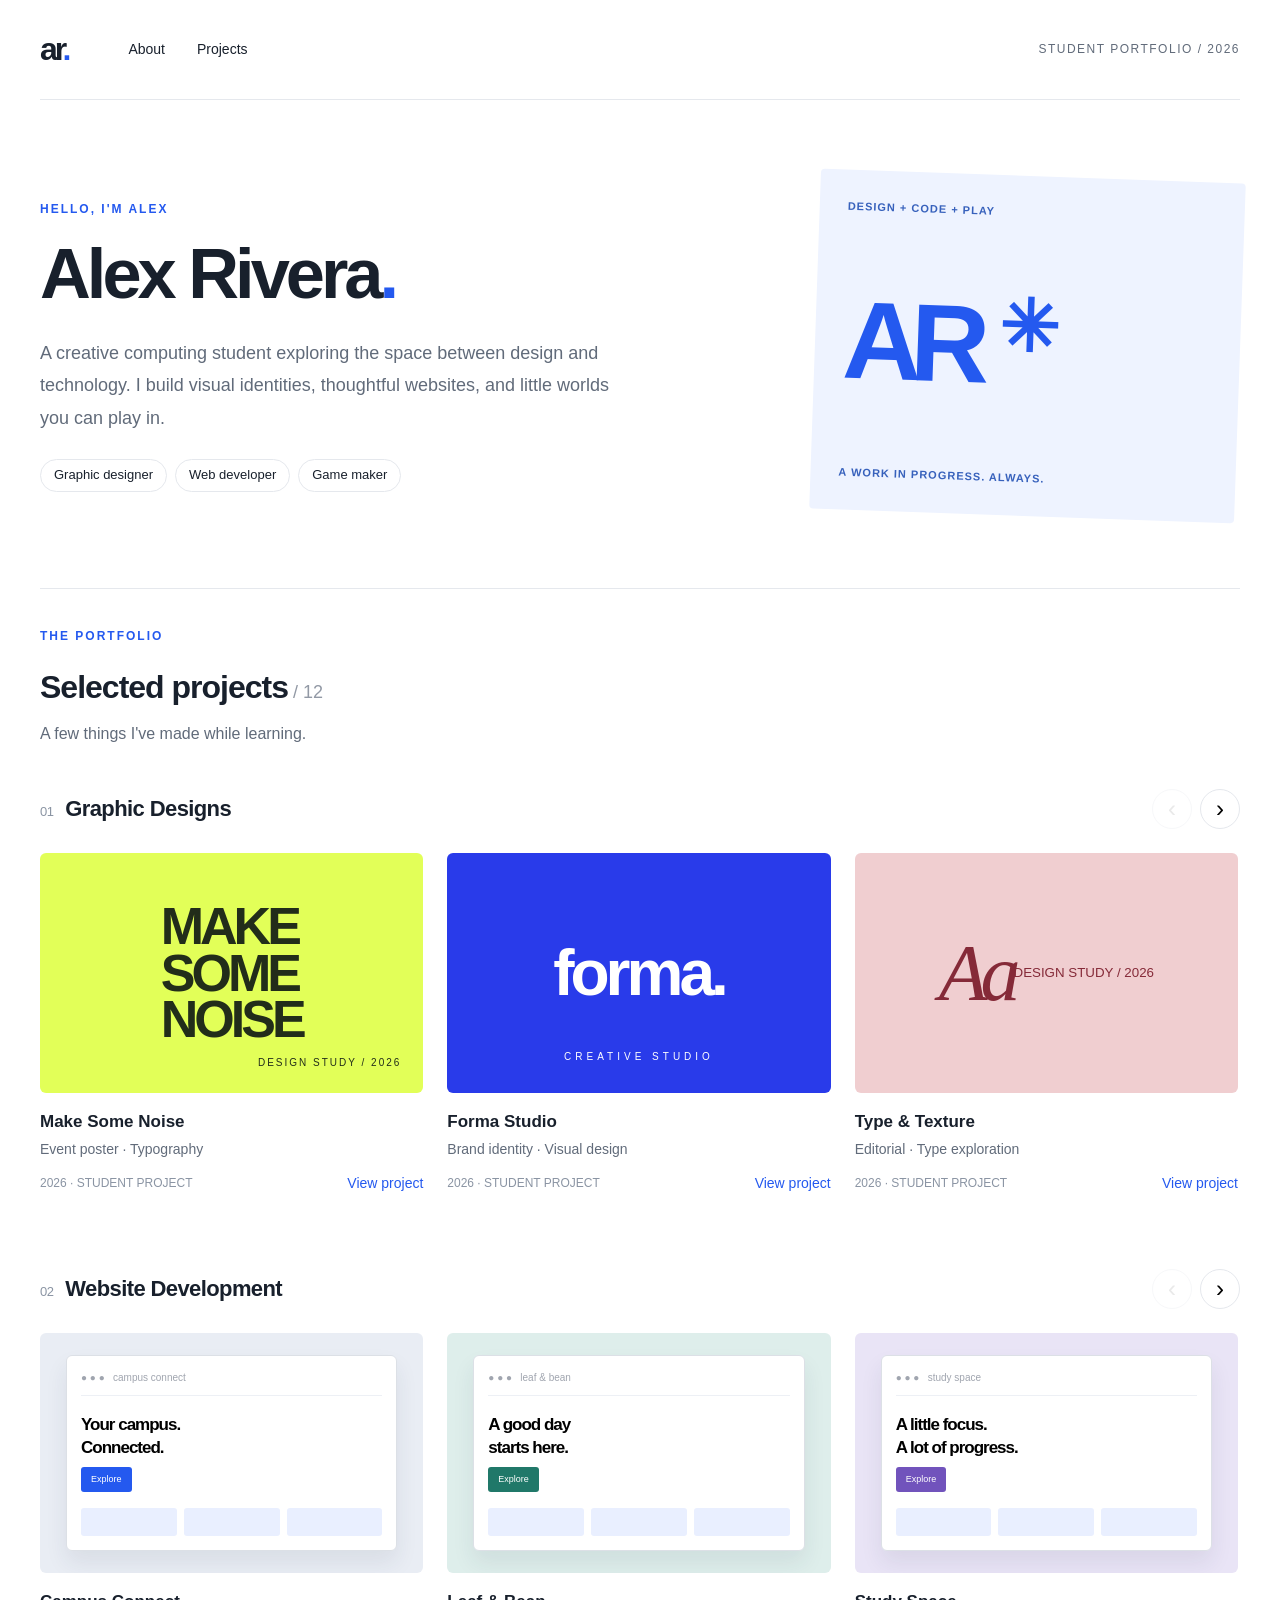
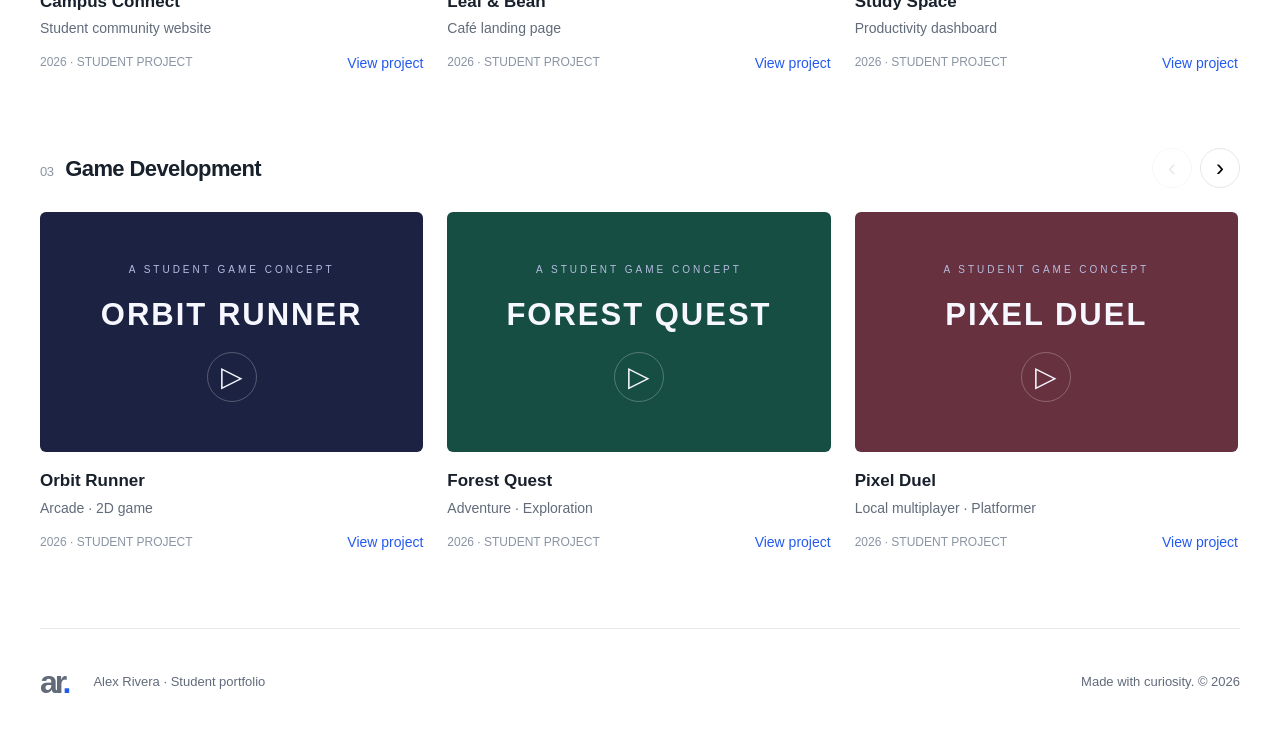
==== portfolio/index.html @ e165e61e "Add files via upload" ====
<!doctype html>
<html lang="en"><head><meta charset="utf-8"><meta name="viewport" content="width=device-width,initial-scale=1"><meta name="description" content="Alex Rivera's student portfolio of graphic design, websites, and game development projects."><title>Alex Rivera — Student Portfolio</title><link rel="stylesheet" href="styles.css"><script src="script.js" defer></script></head><body>
<a class="skip" href="#projects">Skip to projects</a>
<header><a class="logo" href="#">ar<span>.</span></a><nav aria-label="Main navigation"><a href="#about">About</a><a href="#projects">Projects</a></nav><span class="header-note">STUDENT PORTFOLIO / 2026</span></header>
<main><section class="intro" id="about"><div><p class="eyebrow">HELLO, I'M ALEX</p><h1>Alex Rivera<span>.</span></h1><p class="bio">A creative computing student exploring the space between design and technology. I build visual identities, thoughtful websites, and little worlds you can play in.</p><div class="skills"><span>Graphic designer</span><span>Web developer</span><span>Game maker</span></div></div><div class="identity" aria-label="Alex Rivera initials"><span class="identity-label">DESIGN + CODE + PLAY</span><strong>AR<span>✳</span></strong><span class="identity-bottom">A WORK IN PROGRESS. ALWAYS.</span></div></section>
<div class="work-heading" id="projects"><p class="eyebrow">THE PORTFOLIO</p><h2>Selected projects<span> / 12</span></h2><p>A few things I've made while learning.</p></div><div id="galleries"></div>
</main><footer><a class="logo" href="#">ar<span>.</span></a><p>Alex Rivera · Student portfolio</p><span>Made with curiosity. © 2026</span></footer>
<dialog id="project-dialog" aria-labelledby="dialog-title"><button class="close" aria-label="Close project details">×</button><p class="eyebrow" id="dialog-category"></p><h2 id="dialog-title"></h2><p id="dialog-description"></p><div class="skills" id="dialog-tags"></div><p class="sample-note">Sample student project — replace with your own work.</p></dialog>
</body></html>
---- portfolio/styles.css ----
:root{--ink:#18202c;--muted:#616b7a;--blue:#2459ef;--line:#e5e8ed}*{box-sizing:border-box}html{scroll-behavior:smooth;scroll-padding-top:25px}body{margin:0;background:#fff;color:var(--ink);font:16px/1.6 Arial,Helvetica,sans-serif}a{color:inherit;text-decoration:none}button{font:inherit;cursor:pointer}button:focus-visible,a:focus-visible,.rail:focus-visible{outline:3px solid var(--blue);outline-offset:5px}.skip{position:absolute;top:-100px;background:#fff;padding:12px;z-index:5}.skip:focus{top:0}header,main,footer{max-width:1200px;margin:auto}header{height:100px;display:flex;align-items:center;gap:60px;border-bottom:1px solid var(--line)}.logo{font-size:32px;letter-spacing:-3px;font-weight:800}.logo span,h1 span{color:var(--blue)}nav{display:flex;gap:32px;font-size:14px}nav a:hover{color:var(--blue)}.header-note{margin-left:auto;font-size:12px;letter-spacing:1.5px;color:var(--muted)}.intro{padding:76px 0 72px;display:grid;grid-template-columns:1.6fr 1fr;gap:95px;align-items:center}.eyebrow{font-size:12px;font-weight:700;letter-spacing:2px;color:var(--blue);margin:0 0 16px}h1{font-size:clamp(42px,5.5vw,72px);letter-spacing:-4px;line-height:1.1;margin:0 0 24px}.bio{max-width:570px;color:var(--muted);font-size:18px;line-height:1.8}.skills{display:flex;flex-wrap:wrap;gap:8px;margin-top:25px}.skills span{border:1px solid var(--line);border-radius:30px;padding:5px 13px;font-size:13px}.identity{background:#eef3ff;aspect-ratio:1.25;padding:28px;display:flex;flex-direction:column;justify-content:space-between;border-radius:4px;transform:rotate(2deg)}.identity-label,.identity-bottom{font-size:11px;font-weight:700;letter-spacing:1px;color:#3761bc}.identity strong{font-size:110px;letter-spacing:-12px;line-height:1;color:var(--blue)}.identity strong span{font-size:72px;display:inline-block;vertical-align:top;letter-spacing:0;margin-left:20px}.work-heading{border-top:1px solid var(--line);padding-top:38px;margin-bottom:42px}.work-heading h2{font-size:32px;letter-spacing:-1px;margin:0}.work-heading h2 span{font-size:18px;color:#9299a5;font-weight:400;letter-spacing:0}.work-heading>p:last-child{color:var(--muted);margin:8px 0}.category{margin-bottom:60px}.category-heading{display:flex;justify-content:space-between;align-items:center;margin-bottom:22px}.category-heading h3{font-size:22px;letter-spacing:-.6px;margin:0}.category-number{font-size:13px;color:#8a94a3;margin-right:12px;font-weight:400}.controls{display:flex;gap:8px}.controls button{width:40px;height:40px;border:1px solid var(--line);border-radius:50%;background:white;display:grid;place-items:center;font-size:24px;line-height:1}.controls button:hover{background:#edf2ff;border-color:var(--blue)}.controls button:disabled{opacity:.3;cursor:default}.rail{display:flex;gap:24px;overflow-x:auto;scroll-snap-type:x mandatory;scrollbar-width:none;padding:2px 1px 14px}.rail::-webkit-scrollbar{display:none}.card{flex:0 0 calc((100% - 48px)/3);scroll-snap-align:start;min-width:0}.preview{width:100%;height:240px;border:0;border-radius:6px;display:flex;align-items:center;justify-content:center;position:relative;overflow:hidden;transition:transform .2s;text-align:left;padding:26px}.preview:hover{transform:translateY(-3px)}.poster{background:#e2ff58;color:#222d1a}.poster .art-title{font-size:52px;line-height:.9;letter-spacing:-4px;font-weight:900;max-width:220px}.poster small{position:absolute;bottom:22px;right:22px;font-size:10px;letter-spacing:2px}.brand{background:#293bea;color:white}.brand .art-title{font-size:64px;letter-spacing:-4px;font-weight:700}.brand small{position:absolute;bottom:28px;letter-spacing:4px;font-size:10px}.type{background:#f0ced0;color:#852a38}.type .art-title{font-family:Georgia,serif;font-size:80px;font-style:italic;letter-spacing:-7px}.editorial{background:#202124;color:#fff}.editorial .art-title{font:50px/.95 Georgia,serif}.web{background:#e9edf4}.browser{background:#fff;border:1px solid #dce0e6;width:100%;padding:14px;box-shadow:0 12px 22px #23314a15;border-radius:6px}.browser-bar{border-bottom:1px solid #edf0f5;padding-bottom:9px;font-size:10px;color:#a0a5af}.browser h4{font-size:24px;line-height:1.15;letter-spacing:-1px;margin:18px 0 12px}.browser .mini-button{display:inline-block;background:var(--blue);padding:5px 10px;color:white;font-size:9px;border-radius:3px}.browser .tiles{display:flex;gap:7px;margin-top:16px}.tiles i{height:28px;flex:1;background:#e9efff;border-radius:3px}.web.teal{background:#deeeeb}.web.teal .mini-button{background:#207869}.web.purple{background:#e9e4f6}.web.purple .mini-button{background:#7153bc}.web.orange{background:#ffead9}.game{background:#1c2241;color:#f6f7ff;flex-direction:column;gap:12px}.game .art-title{font-size:31px;font-weight:800;letter-spacing:2px;text-align:center}.game .game-meta{font-size:10px;letter-spacing:3px;color:#b6bcdf}.game .play-mark{font-size:28px;border:1px solid #ffffff40;border-radius:50%;width:50px;height:50px;display:grid;place-items:center}.game.mint{background:#164e43}.game.red{background:#68313f}.game.gold{background:#564227}.card h4{font-size:17px;line-height:1.4;margin:17px 0 4px}.card>p{font-size:14px;color:var(--muted);margin:0}.card-bottom{display:flex;align-items:center;justify-content:space-between;margin-top:12px;font-size:12px;color:#8a94a3}.detail-button{border:0;background:transparent;padding:0;color:var(--blue);font-size:14px}.detail-button:hover{text-decoration:underline}footer{border-top:1px solid var(--line);padding:28px 0;display:flex;align-items:center;gap:25px;color:var(--muted);font-size:13px}footer>span{margin-left:auto}dialog{border:1px solid var(--line);border-radius:12px;padding:42px;max-width:540px;width:calc(100% - 32px);color:var(--ink)}dialog::backdrop{background:#17203988}dialog h2{font-size:32px;line-height:1.2}dialog>p{color:var(--muted)}dialog .eyebrow{color:var(--blue)}.close{position:absolute;right:16px;top:10px;border:0;background:none;font-size:28px}.sample-note{font-size:13px;border-top:1px solid var(--line);padding-top:20px;margin-top:25px}@media(max-width:1260px){header,main,footer{margin-left:5%;margin-right:5%}}@media(max-width:800px){.intro{gap:35px;padding:50px 0}.identity{padding:20px}.identity strong{font-size:76px}.identity strong span{font-size:44px;margin-left:12px}.card{flex-basis:calc((100% - 24px)/2)}.header-note{display:none}h1{letter-spacing:-2px}.bio{font-size:16px}.identity-label,.identity-bottom{font-size:9px}}@media(max-width:540px){header{height:76px;justify-content:space-between;gap:0}.intro{grid-template-columns:1fr;gap:30px}.identity{max-width:100%;aspect-ratio:1.8;transform:rotate(1deg)}.identity strong{font-size:85px}.identity-label,.identity-bottom{font-size:10px}.card{flex-basis:86%}.category-heading h3{font-size:20px}.category-number{margin-right:6px}.controls button{width:34px;height:34px}.preview{height:235px}.work-heading h2{font-size:28px}footer{flex-wrap:wrap;gap:12px}footer>span{margin-left:0;width:100%}dialog{padding:32px 24px}}@media(prefers-reduced-motion:reduce){html{scroll-behavior:auto}.preview{transition:none}}
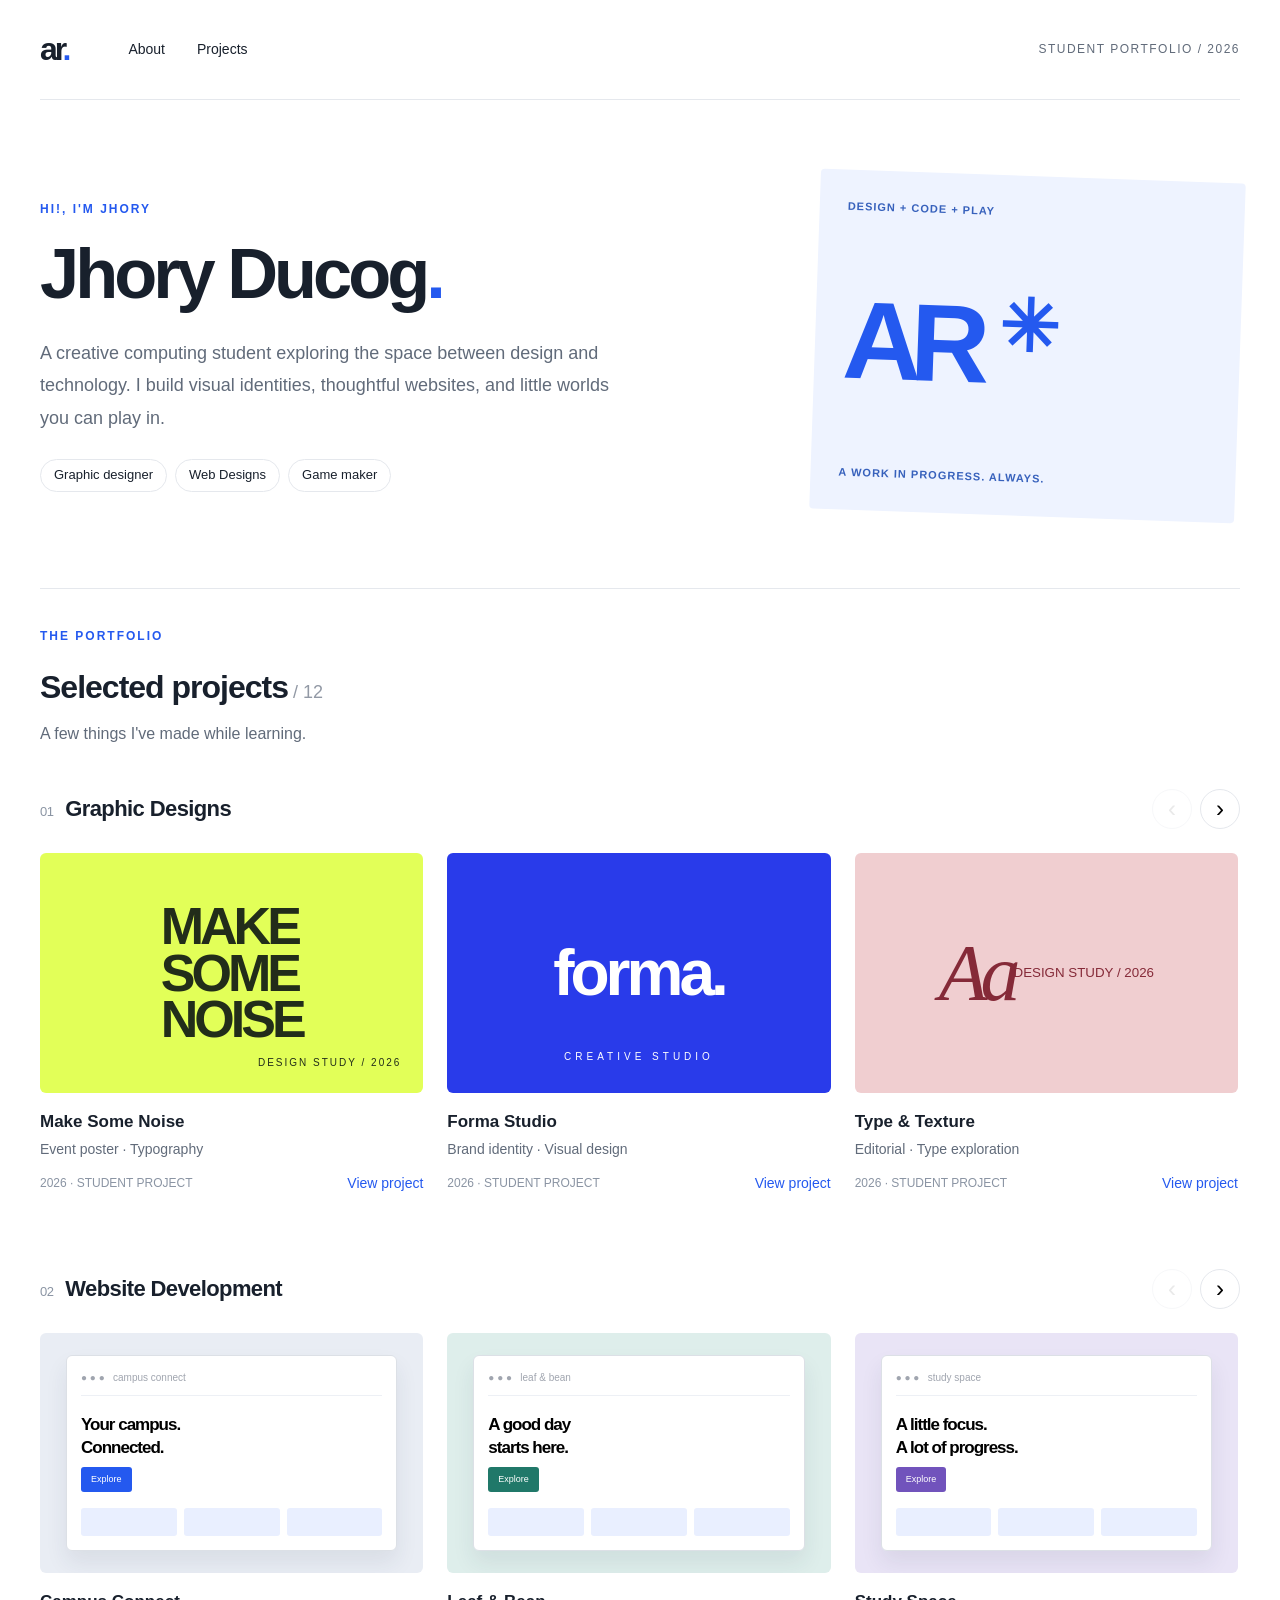
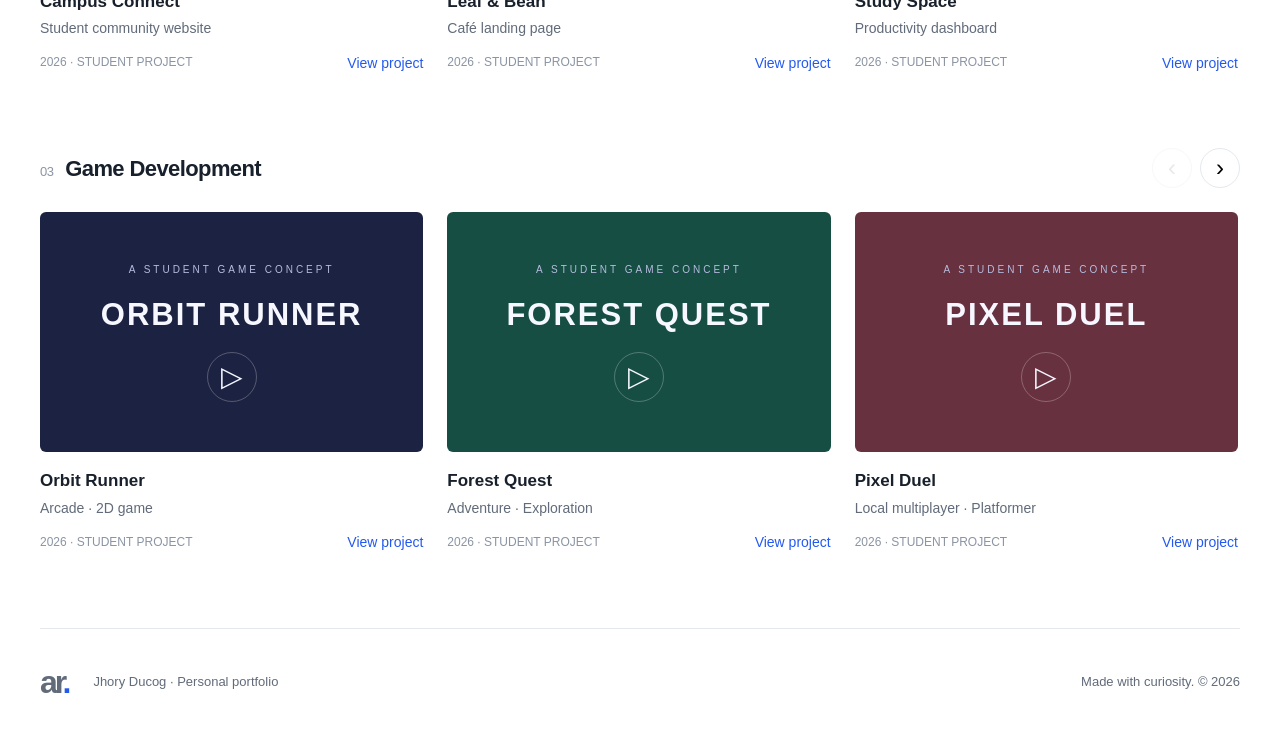
==== commit 0666d10f: "Update index.html" ====
--- a/portfolio/index.html
+++ b/portfolio/index.html
@@ -2,8 +2,8 @@
 <html lang="en"><head><meta charset="utf-8"><meta name="viewport" content="width=device-width,initial-scale=1"><meta name="description" content="Alex Rivera's student portfolio of graphic design, websites, and game development projects."><title>Alex Rivera — Student Portfolio</title><link rel="stylesheet" href="styles.css"><script src="script.js" defer></script></head><body>
 <a class="skip" href="#projects">Skip to projects</a>
 <header><a class="logo" href="#">ar<span>.</span></a><nav aria-label="Main navigation"><a href="#about">About</a><a href="#projects">Projects</a></nav><span class="header-note">STUDENT PORTFOLIO / 2026</span></header>
-<main><section class="intro" id="about"><div><p class="eyebrow">HELLO, I'M ALEX</p><h1>Alex Rivera<span>.</span></h1><p class="bio">A creative computing student exploring the space between design and technology. I build visual identities, thoughtful websites, and little worlds you can play in.</p><div class="skills"><span>Graphic designer</span><span>Web developer</span><span>Game maker</span></div></div><div class="identity" aria-label="Alex Rivera initials"><span class="identity-label">DESIGN + CODE + PLAY</span><strong>AR<span>✳</span></strong><span class="identity-bottom">A WORK IN PROGRESS. ALWAYS.</span></div></section>
+<main><section class="intro" id="about"><div><p class="eyebrow">HI!, I'M JHORY</p><h1>Jhory Ducog<span>.</span></h1><p class="bio">A creative computing student exploring the space between design and technology. I build visual identities, thoughtful websites, and little worlds you can play in.</p><div class="skills"><span>Graphic designer</span><span>Web Designs</span><span>Game maker</span></div></div><div class="identity" aria-label="Jhory Ducog initials"><span class="identity-label">DESIGN + CODE + PLAY</span><strong>AR<span>✳</span></strong><span class="identity-bottom">A WORK IN PROGRESS. ALWAYS.</span></div></section>
 <div class="work-heading" id="projects"><p class="eyebrow">THE PORTFOLIO</p><h2>Selected projects<span> / 12</span></h2><p>A few things I've made while learning.</p></div><div id="galleries"></div>
-</main><footer><a class="logo" href="#">ar<span>.</span></a><p>Alex Rivera · Student portfolio</p><span>Made with curiosity. © 2026</span></footer>
+</main><footer><a class="logo" href="#">ar<span>.</span></a><p>Jhory Ducog · Personal portfolio</p><span>Made with curiosity. © 2026</span></footer>
 <dialog id="project-dialog" aria-labelledby="dialog-title"><button class="close" aria-label="Close project details">×</button><p class="eyebrow" id="dialog-category"></p><h2 id="dialog-title"></h2><p id="dialog-description"></p><div class="skills" id="dialog-tags"></div><p class="sample-note">Sample student project — replace with your own work.</p></dialog>
 </body></html>
